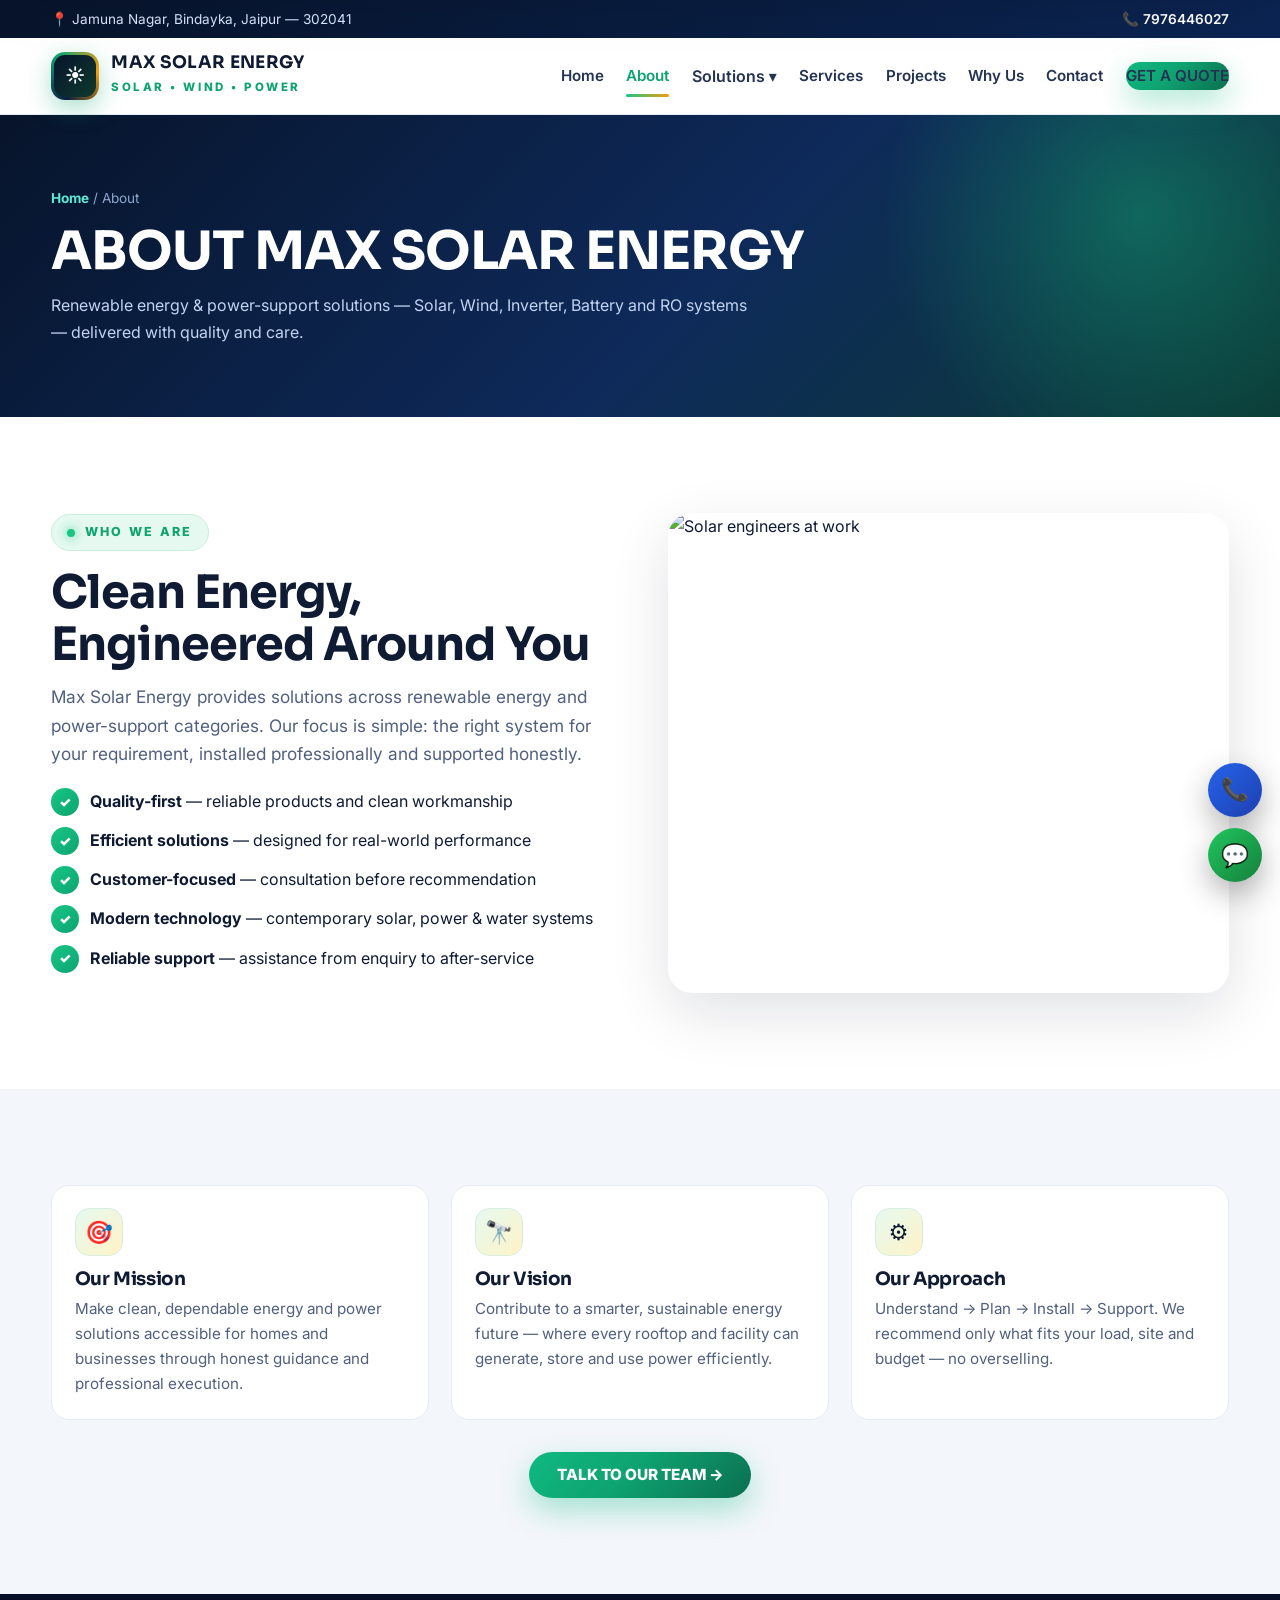
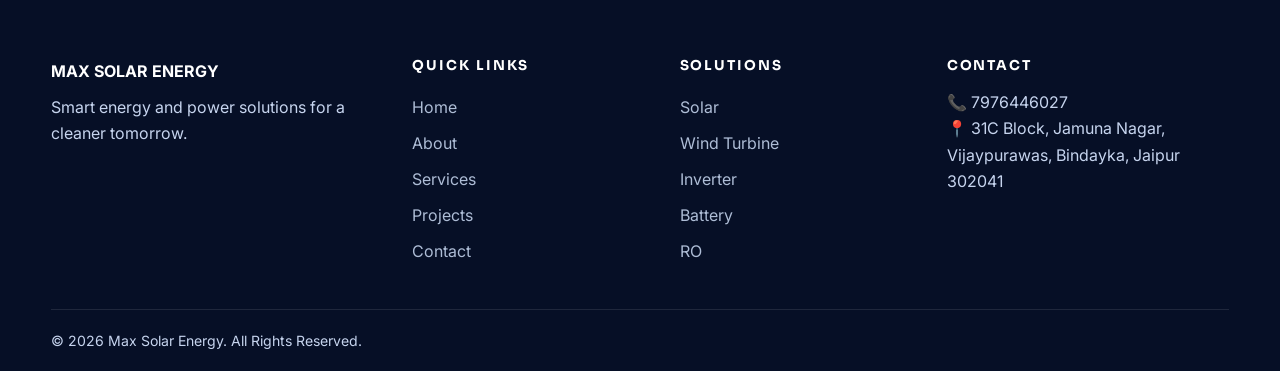
==== about.html @ b0ed8563 "Launch Max Solar Energy multipage website: solar, wind, inverter, battery, RO" ====
<!DOCTYPE html><html lang="en"><head><meta charset="UTF-8"><meta name="viewport" content="width=device-width,initial-scale=1.0">
<title>About Us | Max Solar Energy Jaipur</title><meta name="description" content="About Max Solar Energy, Jaipur — solar, wind turbine, inverter, battery & RO solutions with quality, modern technology and customer-first support.">
<meta property="og:title" content="About Max Solar Energy"><link rel="stylesheet" href="styles.css">
<link href="https://fonts.googleapis.com/css2?family=Inter:wght@400;600;700;800&family=Sora:wght@600;700;800&display=swap" rel="stylesheet"></head><body>
<div class="topbar"><div class="container"><span>📍 Jamuna Nagar, Bindayka, Jaipur — 302041</span><span>📞 <a href="tel:+917976446027">7976446027</a></span></div></div>
<header class="site"><div class="container nav"><a class="brand" href="index.html"><span class="brand-mark"><span>☀</span></span><span><b>MAX SOLAR ENERGY</b><small>SOLAR • WIND • POWER</small></span></a>
<nav class="links"><a href="index.html">Home</a><a href="about.html" class="active">About</a><span class="dropdown"><button>Solutions ▾</button><span class="dropdown-menu"><a href="solar.html"><i>🔆</i>Solar Energy</a><a href="wind.html"><i>🌬</i>Wind Turbine</a><a href="inverter.html"><i>⚡</i>Inverter Solutions</a><a href="battery.html"><i>🔋</i>Battery Solutions</a><a href="ro.html"><i>💧</i>RO Systems</a></span></span><a href="services.html">Services</a><a href="projects.html">Projects</a><a href="why-us.html">Why Us</a><a href="contact.html">Contact</a><a class="btn btn-primary btn-sm" href="contact.html">GET A QUOTE</a></nav><button class="burger" id="menuOpen">☰</button></div></header>
<div class="mobile-menu" id="mobileMenu"><div class="mm-head"><b>MAX SOLAR ENERGY</b><button class="mm-close" id="menuClose">✕</button></div><a class="mlink" href="index.html">Home</a><a class="mlink" href="about.html">About</a><a class="mlink" href="solar.html">☀ Solar</a><a class="mlink" href="wind.html">🌬 Wind</a><a class="mlink" href="inverter.html">⚡ Inverter</a><a class="mlink" href="battery.html">🔋 Battery</a><a class="mlink" href="ro.html">💧 RO</a><a class="mlink" href="services.html">Services</a><a class="mlink" href="projects.html">Projects</a><a class="mlink" href="why-us.html">Why Us</a><a class="mlink" href="contact.html">Contact</a><div class="mm-cta"><a class="btn btn-amber btn-sm" href="contact.html">GET A QUOTE</a><a class="btn btn-ghost btn-sm" href="tel:+917976446027">CALL</a></div></div>
<section class="page-hero"><div class="container"><div class="crumb"><a href="index.html">Home</a> / About</div><h1>ABOUT MAX SOLAR ENERGY</h1><p>Renewable energy & power-support solutions — Solar, Wind, Inverter, Battery and RO systems — delivered with quality and care.</p></div></section>
<section class="section"><div class="container split">
<div class="reveal"><span class="eyebrow"><span class="dot"></span> Who We Are</span><h2 class="sec-title">Clean Energy, Engineered Around You</h2><p class="sec-sub">Max Solar Energy provides solutions across renewable energy and power-support categories. Our focus is simple: the right system for your requirement, installed professionally and supported honestly.</p>
<ul class="checks"><li><span><b>Quality-first</b> — reliable products and clean workmanship</span></li><li><span><b>Efficient solutions</b> — designed for real-world performance</span></li><li><span><b>Customer-focused</b> — consultation before recommendation</span></li><li><span><b>Modern technology</b> — contemporary solar, power & water systems</span></li><li><span><b>Reliable support</b> — assistance from enquiry to after-service</span></li></ul></div>
<div class="reveal"><img class="main" src="https://images.unsplash.com/photo-1621905251189-08b45d6a269e?q=80&w=1200&auto=format&fit=crop" alt="Solar engineers at work" loading="lazy"></div>
</div></section>
<section class="section muted"><div class="container"><div class="grid g3">
<div class="card reveal"><div class="card-body"><div class="icon-badge">🎯</div><h3>Our Mission</h3><p>Make clean, dependable energy and power solutions accessible for homes and businesses through honest guidance and professional execution.</p></div></div>
<div class="card reveal"><div class="card-body"><div class="icon-badge">🔭</div><h3>Our Vision</h3><p>Contribute to a smarter, sustainable energy future — where every rooftop and facility can generate, store and use power efficiently.</p></div></div>
<div class="card reveal"><div class="card-body"><div class="icon-badge">⚙</div><h3>Our Approach</h3><p>Understand → Plan → Install → Support. We recommend only what fits your load, site and budget — no overselling.</p></div></div>
</div><div class="center" style="margin-top:2rem"><a class="btn btn-primary" href="contact.html">TALK TO OUR TEAM →</a></div></div></section>
<footer><div class="container fgrid"><div><b style="color:#fff">MAX SOLAR ENERGY</b><p style="margin-top:.6rem">Smart energy and power solutions for a cleaner tomorrow.</p></div><div><h4>QUICK LINKS</h4><a href="index.html">Home</a><a href="about.html">About</a><a href="services.html">Services</a><a href="projects.html">Projects</a><a href="contact.html">Contact</a></div><div><h4>SOLUTIONS</h4><a href="solar.html">Solar</a><a href="wind.html">Wind Turbine</a><a href="inverter.html">Inverter</a><a href="battery.html">Battery</a><a href="ro.html">RO</a></div><div><h4>CONTACT</h4><p>📞 7976446027<br>📍 31C Block, Jamuna Nagar, Vijaypurawas, Bindayka, Jaipur 302041</p></div></div><div class="fbottom container"><span>© <span id="year">2026</span> Max Solar Energy. All Rights Reserved.</span></div></footer>
<div class="float"><a class="call" href="tel:+917976446027">📞</a><a class="wa" href="https://wa.me/917976446027">💬</a></div><script src="script.js"></script></body></html>
---- styles.css ----
:root{
  --navy:#07142b; --navy2:#0b1e42; --char:#0f172a;
  --green:#16c784; --green2:#0ea371; --lime:#a3e635;
  --amber:#f59e0b; --gold:#fbbf24;
  --bg:#ffffff; --muted:#f3f6fb; --line:#e6ecf5;
  --text:#0f1b33; --sub:#51607e;
  --radius:18px; --shadow:0 20px 60px rgba(7,20,43,.12);
  --shadow-sm:0 10px 30px rgba(7,20,43,.08);
  --font:'Inter',system-ui,-apple-system,'Segoe UI',Roboto,Arial,sans-serif;
  --disp:'Sora','Inter',system-ui,sans-serif;
}
*{margin:0;padding:0;box-sizing:border-box}
html{scroll-behavior:smooth}
body{font-family:var(--font);color:var(--text);background:var(--bg);line-height:1.65;overflow-x:hidden;-webkit-font-smoothing:antialiased}
img{max-width:100%;display:block}
a{text-decoration:none;color:inherit}
.container{width:min(1200px,92%);margin:0 auto}
h1,h2,h3,h4{font-family:var(--disp);line-height:1.12;letter-spacing:-.02em}
.eyebrow{display:inline-flex;align-items:center;gap:.6rem;font-size:.78rem;font-weight:800;letter-spacing:.18em;text-transform:uppercase;color:var(--green2);background:#e6f9f0;border:1px solid #c9f0dd;padding:.45rem .95rem;border-radius:100px;margin-bottom:1rem}
.eyebrow.dark{background:rgba(22,199,132,.12);border-color:rgba(22,199,132,.25);color:#5eead4}
.eyebrow .dot{width:8px;height:8px;border-radius:50%;background:var(--green);box-shadow:0 0 12px var(--green)}
.section{padding:96px 0}
.section.muted{background:var(--muted)}
.sec-title{font-size:clamp(1.9rem,3.6vw,3rem);margin-bottom:.8rem}
.sec-sub{color:var(--sub);font-size:1.08rem;max-width:680px}
.center{text-align:center}.center .sec-sub{margin:0 auto}
/* topbar */
.topbar{background:linear-gradient(90deg,#07142b,#0b2452);color:#dbe7ff;font-size:.85rem;padding:.5rem 0}
.topbar .container{display:flex;justify-content:space-between;gap:1rem;flex-wrap:wrap}
.topbar a{color:#fff;font-weight:600}
/* header */
header.site{position:sticky;top:0;z-index:90;background:rgba(255,255,255,.86);backdrop-filter:blur(18px);-webkit-backdrop-filter:blur(18px);border-bottom:1px solid var(--line);transition:.3s}
header.site.scrolled{box-shadow:var(--shadow-sm)}
.nav{display:flex;align-items:center;justify-content:space-between;padding:.85rem 0;gap:1rem}
.brand{display:flex;align-items:center;gap:.75rem}
.brand-mark{width:48px;height:48px;border-radius:14px;background:conic-gradient(from 200deg,#0b1e42,#0ea371,#f59e0b,#0b1e42);display:grid;place-items:center;color:#fff;font-weight:900;font-size:1.2rem;position:relative;box-shadow:0 8px 24px rgba(14,163,113,.35)}
.brand-mark::after{content:"";position:absolute;inset:3px;border-radius:11px;background:linear-gradient(135deg,#07142b,#0e3a2e);z-index:0}
.brand-mark span{position:relative;z-index:1}
.brand b{font-family:var(--disp);font-size:1.08rem;letter-spacing:.02em;display:block;line-height:1.1}
.brand small{font-size:.72rem;letter-spacing:.22em;color:var(--green2);font-weight:800}
.links{display:flex;align-items:center;gap:1.4rem}
.links>a{font-weight:600;font-size:.95rem;color:#243352;position:relative;padding:.4rem 0}
.links>a:hover,.links>a.active{color:var(--green2)}
.links>a.active::after{content:"";position:absolute;left:0;right:0;bottom:-2px;height:3px;border-radius:99px;background:linear-gradient(90deg,var(--green),var(--amber))}
.dropdown{position:relative}
.dropdown>button{background:none;border:0;font:inherit;font-weight:600;color:#243352;cursor:pointer;display:flex;gap:.35rem;align-items:center;padding:.4rem 0}
.dropdown-menu{position:absolute;top:130%;left:50%;transform:translateX(-50%) translateY(8px);background:#fff;border:1px solid var(--line);border-radius:16px;box-shadow:var(--shadow);min-width:280px;padding:.6rem;opacity:0;pointer-events:none;transition:.25s}
.dropdown:hover .dropdown-menu,.dropdown:focus-within .dropdown-menu,.dropdown-menu.touch-open{opacity:1;pointer-events:auto;transform:translateX(-50%) translateY(0)}
.dropdown-menu a{display:flex;gap:.7rem;align-items:center;padding:.7rem .8rem;border-radius:12px;font-weight:600;font-size:.93rem}
.dropdown-menu a:hover{background:var(--muted)}
.dropdown-menu i{width:36px;height:36px;border-radius:10px;display:grid;place-items:center;background:#eaf6ef;font-style:normal}
.btn{display:inline-flex;align-items:center;justify-content:center;gap:.6rem;font-weight:800;border-radius:100px;padding:.95rem 1.7rem;border:0;cursor:pointer;transition:.25s;font-size:.96rem;line-height:1;white-space:nowrap}
.btn-primary{background:linear-gradient(135deg,#10b981,#0ea371 45%,#0b6e4f);color:#fff;box-shadow:0 12px 30px rgba(16,185,129,.35)}
.btn-primary:hover{transform:translateY(-2px);box-shadow:0 18px 40px rgba(16,185,129,.45)}
.btn-amber{background:linear-gradient(135deg,#fbbf24,#f59e0b);color:#231600;box-shadow:0 12px 30px rgba(245,158,11,.35)}
.btn-ghost{background:rgba(255,255,255,.12);color:#fff;border:1px solid rgba(255,255,255,.3);backdrop-filter:blur(10px)}
.btn-ghost:hover{background:rgba(255,255,255,.2)}
.btn-outline{background:#fff;border:1.5px solid var(--line);color:var(--text)}
.btn-outline:hover{border-color:var(--green);color:var(--green2)}
.btn-sm{padding:.7rem 1.25rem;font-size:.88rem}
/* hamburger */
.burger{display:none;background:#07142b;color:#fff;border:0;width:46px;height:46px;border-radius:12px;font-size:1.3rem;cursor:pointer}
/* mobile menu drops from top */
.mobile-menu{position:fixed;top:0;left:0;right:0;z-index:120;background:rgba(7,20,43,.98);backdrop-filter:blur(20px);color:#fff;border-radius:0 0 28px 28px;padding:1.1rem 5% 1.6rem;transform:translateY(-110%);transition:transform .45s cubic-bezier(.22,1,.36,1);max-height:74vh;overflow:auto;box-shadow:0 30px 80px rgba(0,0,0,.4)}
.mobile-menu.open{transform:translateY(0)}
.mobile-menu .mm-head{display:flex;justify-content:space-between;align-items:center;margin-bottom:1rem}
.mobile-menu a.mlink{display:block;padding:.85rem .9rem;border-radius:12px;font-weight:700;font-size:1.05rem;border-bottom:1px solid rgba(255,255,255,.08)}
.mobile-menu a.mlink:hover{background:rgba(255,255,255,.08)}
.mm-close{background:rgba(255,255,255,.12);border:1px solid rgba(255,255,255,.2);color:#fff;width:44px;height:44px;border-radius:12px;font-size:1.2rem;cursor:pointer}
.mm-cta{display:flex;gap:.7rem;margin-top:1rem;flex-wrap:wrap}
/* hero */
.hero{position:relative;background:radial-gradient(1000px 500px at 80% -10%,rgba(22,199,132,.25),transparent),radial-gradient(800px 500px at 10% 20%,rgba(245,158,11,.18),transparent),linear-gradient(180deg,#060f26 0%,#0b1e42 60%,#0a2a3a 100%);color:#fff;overflow:hidden}
.hero-bg{position:absolute;inset:0;opacity:.5}
.hero-bg img{width:100%;height:100%;object-fit:cover}
.hero-bg::after{content:"";position:absolute;inset:0;background:linear-gradient(90deg,rgba(6,15,38,.92) 20%,rgba(6,15,38,.72) 50%,rgba(6,15,38,.35) 100%),linear-gradient(0deg,rgba(6,15,38,.85),transparent 60%)}
.hero-inner{position:relative;z-index:2;display:grid;grid-template-columns:1.05fr .95fr;gap:3rem;align-items:center;padding:84px 0 70px}
.hero h1{font-size:clamp(2.2rem,5vw,4rem);margin:.6rem 0 1rem}
.hero h1 .grad{background:linear-gradient(90deg,#5eead4,#a3e635,#fbbf24);-webkit-background-clip:text;background-clip:text;color:transparent}
.hero p.lead{color:#cbd8f2;font-size:1.12rem;max-width:560px}
.tags{display:flex;flex-wrap:wrap;gap:.55rem;margin:1.3rem 0}
.tags span{font-size:.78rem;font-weight:800;letter-spacing:.12em;padding:.5rem .9rem;border-radius:100px;background:rgba(255,255,255,.1);border:1px solid rgba(255,255,255,.18);backdrop-filter:blur(8px)}
.hero-ctas{display:flex;gap:.8rem;flex-wrap:wrap;margin-top:1.2rem}
.hero-card{background:rgba(255,255,255,.08);border:1px solid rgba(255,255,255,.16);border-radius:22px;overflow:hidden;backdrop-filter:blur(16px);box-shadow:0 30px 80px rgba(0,0,0,.35)}
.hero-card img{height:280px;width:100%;object-fit:cover}
.hero-card-body{padding:1.3rem 1.4rem}
.hero-stats{display:flex;gap:1rem;margin-top:1rem}
.hero-stats div{flex:1;background:rgba(255,255,255,.07);border:1px solid rgba(255,255,255,.12);border-radius:14px;padding:.8rem;text-align:center}
.hero-stats b{display:block;font-size:.95rem}
.hero-stats small{color:#9fb3d8;font-size:.78rem}
.energy-lines{position:absolute;inset:0;z-index:1;opacity:.5;pointer-events:none;background-image:radial-gradient(rgba(94,234,212,.6) 1.5px,transparent 1.5px);background-size:26px 26px;mask-image:radial-gradient(600px 400px at 70% 30%,black,transparent)}
/* page hero */
.page-hero{background:linear-gradient(135deg,#07142b,#0e2a5a 55%,#0b3b36);color:#fff;padding:72px 0;position:relative;overflow:hidden}
.page-hero::before{content:"";position:absolute;width:520px;height:520px;right:-120px;top:-160px;background:radial-gradient(circle,rgba(22,199,132,.35),transparent 70%);border-radius:50%}
.page-hero h1{font-size:clamp(2rem,4.5vw,3.3rem)}
.page-hero p{color:#c3d4f2;max-width:700px;margin-top:.7rem}
.crumb{font-size:.85rem;color:#8ea6cc;margin-bottom:.8rem}.crumb a{color:#5eead4;font-weight:700}
/* cards */
.grid{display:grid;gap:1.4rem}
.g5{grid-template-columns:repeat(5,1fr)}.g4{grid-template-columns:repeat(4,1fr)}.g3{grid-template-columns:repeat(3,1fr)}.g2{grid-template-columns:repeat(2,1fr)}
.card{background:#fff;border:1px solid var(--line);border-radius:var(--radius);overflow:hidden;transition:.3s;position:relative}
.card:hover{transform:translateY(-6px);box-shadow:var(--shadow)}
.card img{height:200px;width:100%;object-fit:cover}
.card-body{padding:1.4rem}
.card-body h3{font-size:1.15rem;margin-bottom:.4rem}
.card-body p{color:var(--sub);font-size:.95rem}
.card-link{display:inline-flex;align-items:center;gap:.4rem;margin-top:.9rem;font-weight:800;color:var(--green2)}
.icon-badge{width:48px;height:48px;border-radius:14px;display:grid;place-items:center;font-size:1.4rem;background:linear-gradient(135deg,#e6f9f0,#fef3c7);border:1px solid #d8efe0;margin-bottom:.8rem}
.split{display:grid;grid-template-columns:1fr 1fr;gap:3.5rem;align-items:center}
.split img.main{border-radius:24px;box-shadow:var(--shadow);height:480px;object-fit:cover;width:100%}
.split.dark{background:linear-gradient(135deg,#07142b,#0e2a52);border-radius:28px;color:#fff;padding:2rem;overflow:hidden;position:relative}
.checks{list-style:none;margin:1.2rem 0;display:grid;gap:.7rem}
.checks li{display:flex;gap:.7rem;align-items:flex-start;color:inherit}
.checks li::before{content:"✓";flex:0 0 28px;height:28px;display:grid;place-items:center;background:linear-gradient(135deg,var(--green),var(--green2));color:#fff;border-radius:50%;font-weight:900;font-size:.85rem}
/* steps */
.steps{display:grid;grid-template-columns:repeat(4,1fr);gap:1.2rem;margin-top:2.2rem}
.step{background:#fff;border:1px solid var(--line);border-radius:20px;padding:1.7rem;position:relative;overflow:hidden;transition:.3s}
.step:hover{transform:translateY(-5px);box-shadow:var(--shadow)}
.step b.num{font-size:2.6rem;font-family:var(--disp);background:linear-gradient(135deg,var(--green),var(--amber));-webkit-background-clip:text;background-clip:text;color:transparent;opacity:.95}
/* trust */
.trust{background:linear-gradient(135deg,#07142b 0%,#0c2450 100%);color:#fff;border-radius:28px;padding:3rem;display:grid;grid-template-columns:repeat(4,1fr);gap:1.2rem;position:relative;overflow:hidden}
.trust::after{content:"";position:absolute;inset:0;background:radial-gradient(500px 300px at 20% 0%,rgba(163,230,53,.15),transparent)}
.trust div{position:relative;z-index:1;background:rgba(255,255,255,.06);border:1px solid rgba(255,255,255,.12);border-radius:16px;padding:1.3rem;text-align:center}
/* gallery */
.gal{display:grid;grid-template-columns:repeat(3,1fr);gap:1.2rem;margin-top:2rem}
.gal figure{border-radius:18px;overflow:hidden;position:relative;height:280px;border:1px solid var(--line)}
.gal img{width:100%;height:100%;object-fit:cover;transition:.5s}
.gal figure:hover img{transform:scale(1.06)}
.gal figcaption{position:absolute;left:.8rem;right:.8rem;bottom:.8rem;background:rgba(7,20,43,.78);backdrop-filter:blur(12px);color:#fff;padding:.7rem 1rem;border-radius:12px;font-weight:700;font-size:.9rem;border:1px solid rgba(255,255,255,.15)}
/* forms */
.form-card{background:#fff;border:1px solid var(--line);border-radius:22px;padding:2rem;box-shadow:var(--shadow-sm)}
label{font-weight:700;font-size:.9rem;display:block;margin:.9rem 0 .4rem}
input,select,textarea{width:100%;padding:.9rem 1rem;border:1.5px solid var(--line);border-radius:12px;font:inherit;background:#fbfcff}
input:focus,select:focus,textarea:focus{outline:none;border-color:var(--green);box-shadow:0 0 0 4px rgba(22,199,132,.15)}
.contact-grid{display:grid;grid-template-columns:1fr 1.1fr;gap:2rem;align-items:start}
.info-card{background:linear-gradient(135deg,#07142b,#123063);color:#fff;border-radius:22px;padding:2rem}
.info-card a{color:#5eead4;font-weight:800}
/* footer */
footer{background:#060f26;color:#c6d4ee;padding:64px 0 0;margin-top:0}
.fgrid{display:grid;grid-template-columns:1.4fr 1fr 1fr 1.2fr;gap:2rem;padding-bottom:2.5rem}
footer h4{color:#fff;letter-spacing:.14em;font-size:.85rem;margin-bottom:1rem}
footer a{display:block;padding:.3rem 0;color:#aebdD6;color:#aebdD6}
footer a:hover{color:#5eead4}
.fbottom{border-top:1px solid rgba(255,255,255,.1);padding:1.2rem 0;display:flex;justify-content:space-between;gap:1rem;flex-wrap:wrap;font-size:.88rem}
/* floating */
.float{position:fixed;right:18px;bottom:18px;z-index:80;display:flex;flex-direction:column;gap:.7rem}
.float a{width:54px;height:54px;border-radius:50%;display:grid;place-items:center;font-size:1.4rem;color:#fff;box-shadow:0 12px 30px rgba(0,0,0,.3);transition:.25s}
.float a:hover{transform:scale(1.08)}
.float .call{background:linear-gradient(135deg,#2563eb,#1e40af)}
.float .wa{background:linear-gradient(135deg,#22c55e,#15803d)}
/* reveal */
.reveal{opacity:0;transform:translateY(28px);transition:opacity .7s ease,transform .7s ease}
.reveal.visible{opacity:1;transform:none}
@media(max-width:1220px){
  .links{gap:.85rem}
  .links>a{font-size:.87rem}
  .brand b{font-size:.98rem}
}
@media(max-width:1100px){
  .hero-inner{grid-template-columns:1fr;padding:56px 0}
  .g5{grid-template-columns:repeat(3,1fr)}.g4,.g3{grid-template-columns:repeat(2,1fr)}
  .split{grid-template-columns:1fr;gap:1.6rem}
  .steps{grid-template-columns:repeat(2,1fr)}
  .trust{grid-template-columns:repeat(2,1fr)}
  .links{display:none}.burger{display:block}
  .gal{grid-template-columns:repeat(2,1fr)}
  .fgrid{grid-template-columns:1fr 1fr}
  .contact-grid{grid-template-columns:1fr}
  .section{padding:64px 0}
}
@media(max-width:620px){
  .g5,.g4,.g3,.g2,.steps,.gal{grid-template-columns:1fr}
  .trust{grid-template-columns:1fr;padding:1.6rem}
  .fgrid{grid-template-columns:1fr}
  .topbar{display:none}
  .hero-stats{flex-direction:column}
  .split img.main{height:300px}
}
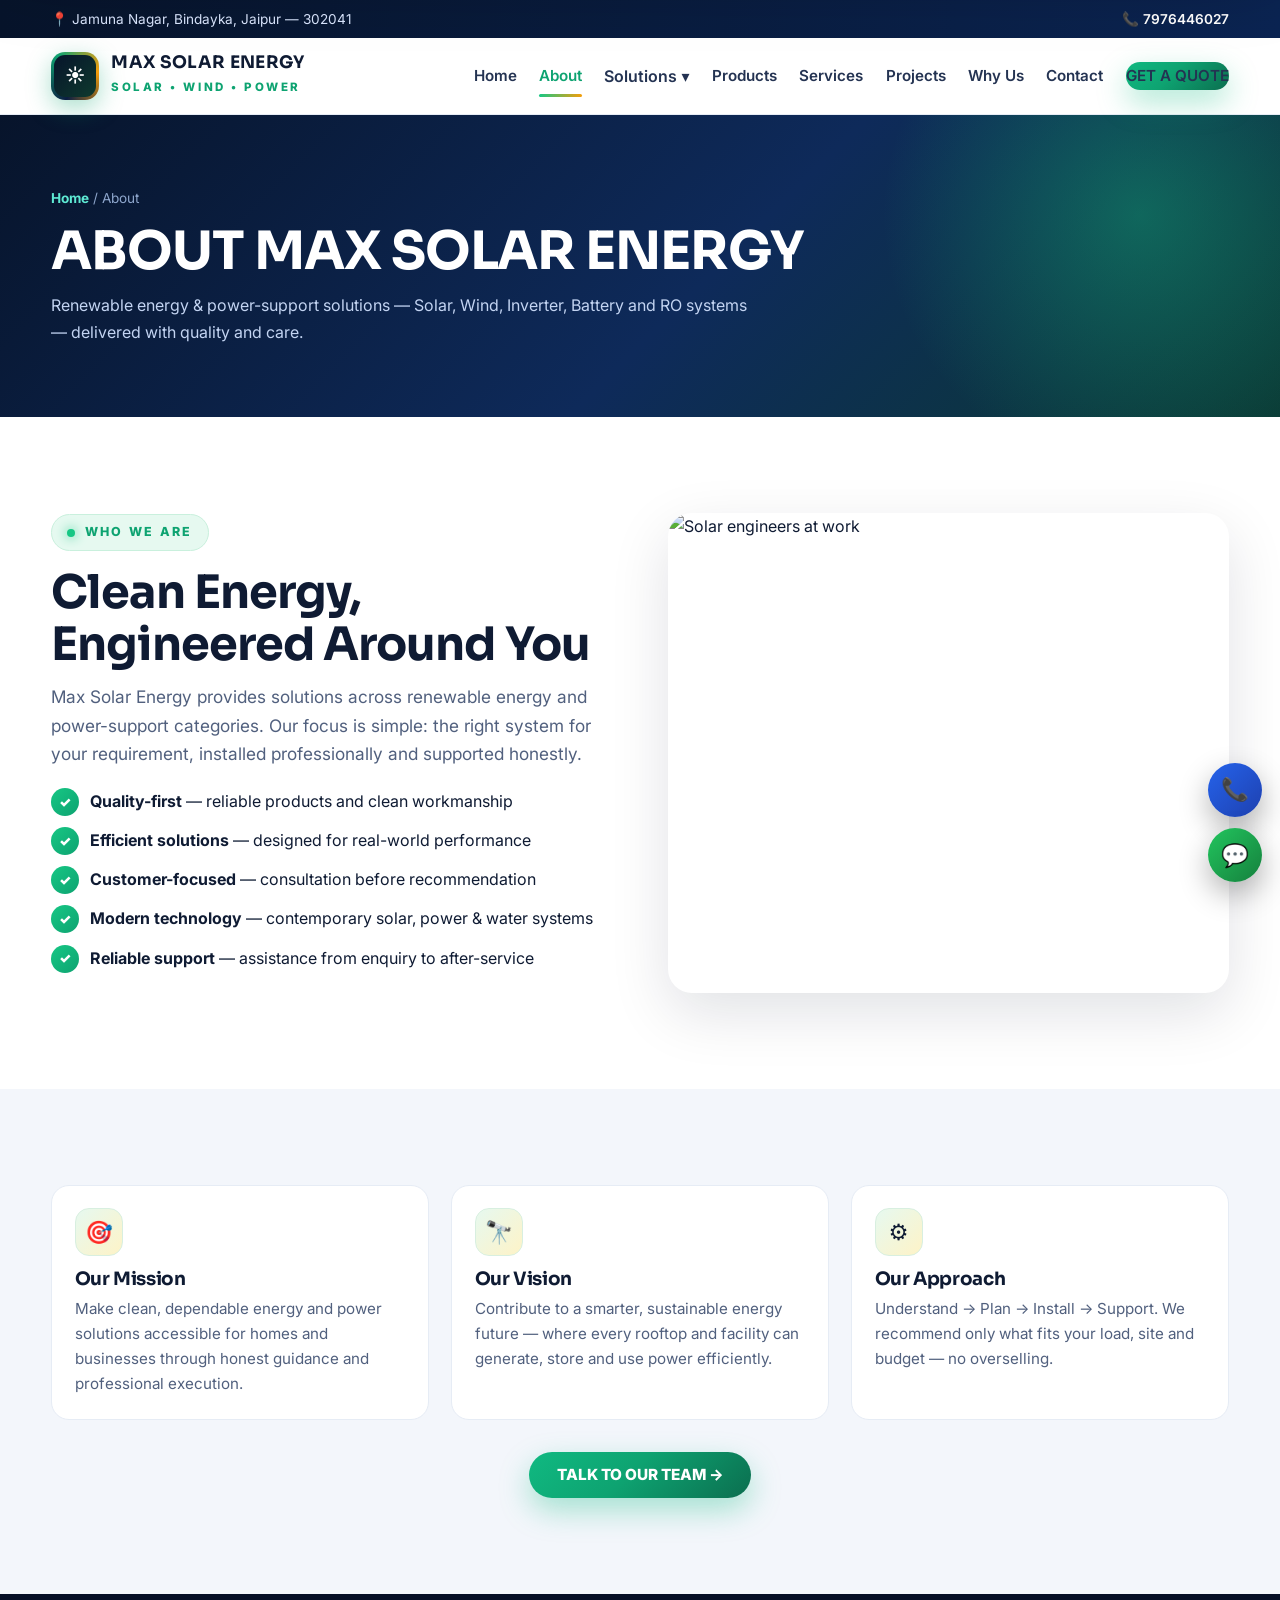
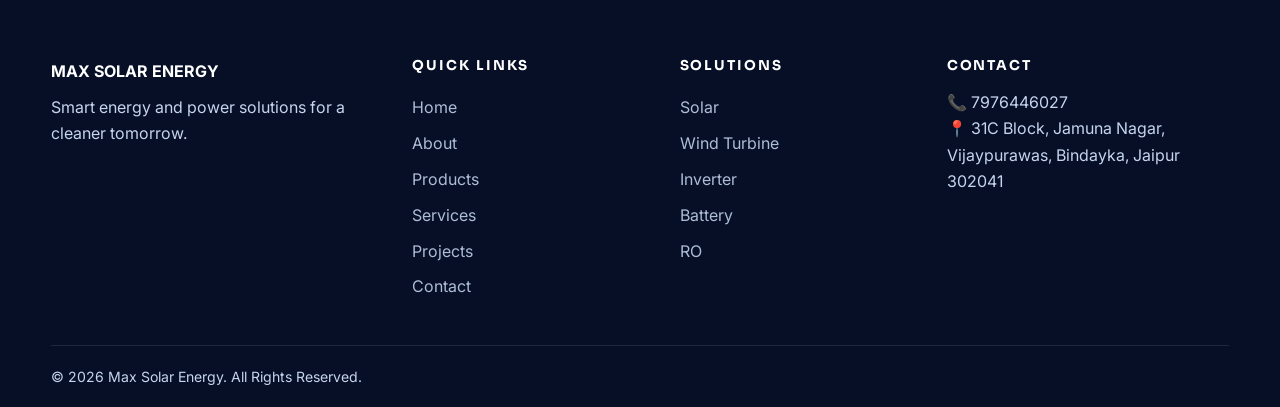
==== commit 7b07b79a: "Add products page, 31 product photos, WhatsApp order buttons and UPI payment QR" ====
--- a/about.html
+++ b/about.html
@@ -4,8 +4,8 @@
 <link href="https://fonts.googleapis.com/css2?family=Inter:wght@400;600;700;800&family=Sora:wght@600;700;800&display=swap" rel="stylesheet"></head><body>
 <div class="topbar"><div class="container"><span>📍 Jamuna Nagar, Bindayka, Jaipur — 302041</span><span>📞 <a href="tel:+917976446027">7976446027</a></span></div></div>
 <header class="site"><div class="container nav"><a class="brand" href="index.html"><span class="brand-mark"><span>☀</span></span><span><b>MAX SOLAR ENERGY</b><small>SOLAR • WIND • POWER</small></span></a>
-<nav class="links"><a href="index.html">Home</a><a href="about.html" class="active">About</a><span class="dropdown"><button>Solutions ▾</button><span class="dropdown-menu"><a href="solar.html"><i>🔆</i>Solar Energy</a><a href="wind.html"><i>🌬</i>Wind Turbine</a><a href="inverter.html"><i>⚡</i>Inverter Solutions</a><a href="battery.html"><i>🔋</i>Battery Solutions</a><a href="ro.html"><i>💧</i>RO Systems</a></span></span><a href="services.html">Services</a><a href="projects.html">Projects</a><a href="why-us.html">Why Us</a><a href="contact.html">Contact</a><a class="btn btn-primary btn-sm" href="contact.html">GET A QUOTE</a></nav><button class="burger" id="menuOpen">☰</button></div></header>
-<div class="mobile-menu" id="mobileMenu"><div class="mm-head"><b>MAX SOLAR ENERGY</b><button class="mm-close" id="menuClose">✕</button></div><a class="mlink" href="index.html">Home</a><a class="mlink" href="about.html">About</a><a class="mlink" href="solar.html">☀ Solar</a><a class="mlink" href="wind.html">🌬 Wind</a><a class="mlink" href="inverter.html">⚡ Inverter</a><a class="mlink" href="battery.html">🔋 Battery</a><a class="mlink" href="ro.html">💧 RO</a><a class="mlink" href="services.html">Services</a><a class="mlink" href="projects.html">Projects</a><a class="mlink" href="why-us.html">Why Us</a><a class="mlink" href="contact.html">Contact</a><div class="mm-cta"><a class="btn btn-amber btn-sm" href="contact.html">GET A QUOTE</a><a class="btn btn-ghost btn-sm" href="tel:+917976446027">CALL</a></div></div>
+<nav class="links"><a href="index.html">Home</a><a href="about.html" class="active">About</a><span class="dropdown"><button>Solutions ▾</button><span class="dropdown-menu"><a href="solar.html"><i>🔆</i>Solar Energy</a><a href="wind.html"><i>🌬</i>Wind Turbine</a><a href="inverter.html"><i>⚡</i>Inverter Solutions</a><a href="battery.html"><i>🔋</i>Battery Solutions</a><a href="ro.html"><i>💧</i>RO Systems</a></span></span><a href="products.html">Products</a><a href="services.html">Services</a><a href="projects.html">Projects</a><a href="why-us.html">Why Us</a><a href="contact.html">Contact</a><a class="btn btn-primary btn-sm" href="contact.html">GET A QUOTE</a></nav><button class="burger" id="menuOpen">☰</button></div></header>
+<div class="mobile-menu" id="mobileMenu"><div class="mm-head"><b>MAX SOLAR ENERGY</b><button class="mm-close" id="menuClose">✕</button></div><a class="mlink" href="index.html">Home</a><a class="mlink" href="about.html">About</a><a class="mlink" href="solar.html">☀ Solar</a><a class="mlink" href="wind.html">🌬 Wind</a><a class="mlink" href="inverter.html">⚡ Inverter</a><a class="mlink" href="battery.html">🔋 Battery</a><a class="mlink" href="ro.html">💧 RO</a><a class="mlink" href="products.html">🛒 Products</a><a class="mlink" href="services.html">Services</a><a class="mlink" href="projects.html">Projects</a><a class="mlink" href="why-us.html">Why Us</a><a class="mlink" href="contact.html">Contact</a><div class="mm-cta"><a class="btn btn-amber btn-sm" href="contact.html">GET A QUOTE</a><a class="btn btn-ghost btn-sm" href="tel:+917976446027">CALL</a></div></div>
 <section class="page-hero"><div class="container"><div class="crumb"><a href="index.html">Home</a> / About</div><h1>ABOUT MAX SOLAR ENERGY</h1><p>Renewable energy & power-support solutions — Solar, Wind, Inverter, Battery and RO systems — delivered with quality and care.</p></div></section>
 <section class="section"><div class="container split">
 <div class="reveal"><span class="eyebrow"><span class="dot"></span> Who We Are</span><h2 class="sec-title">Clean Energy, Engineered Around You</h2><p class="sec-sub">Max Solar Energy provides solutions across renewable energy and power-support categories. Our focus is simple: the right system for your requirement, installed professionally and supported honestly.</p>
@@ -17,5 +17,5 @@
 <div class="card reveal"><div class="card-body"><div class="icon-badge">🔭</div><h3>Our Vision</h3><p>Contribute to a smarter, sustainable energy future — where every rooftop and facility can generate, store and use power efficiently.</p></div></div>
 <div class="card reveal"><div class="card-body"><div class="icon-badge">⚙</div><h3>Our Approach</h3><p>Understand → Plan → Install → Support. We recommend only what fits your load, site and budget — no overselling.</p></div></div>
 </div><div class="center" style="margin-top:2rem"><a class="btn btn-primary" href="contact.html">TALK TO OUR TEAM →</a></div></div></section>
-<footer><div class="container fgrid"><div><b style="color:#fff">MAX SOLAR ENERGY</b><p style="margin-top:.6rem">Smart energy and power solutions for a cleaner tomorrow.</p></div><div><h4>QUICK LINKS</h4><a href="index.html">Home</a><a href="about.html">About</a><a href="services.html">Services</a><a href="projects.html">Projects</a><a href="contact.html">Contact</a></div><div><h4>SOLUTIONS</h4><a href="solar.html">Solar</a><a href="wind.html">Wind Turbine</a><a href="inverter.html">Inverter</a><a href="battery.html">Battery</a><a href="ro.html">RO</a></div><div><h4>CONTACT</h4><p>📞 7976446027<br>📍 31C Block, Jamuna Nagar, Vijaypurawas, Bindayka, Jaipur 302041</p></div></div><div class="fbottom container"><span>© <span id="year">2026</span> Max Solar Energy. All Rights Reserved.</span></div></footer>
+<footer><div class="container fgrid"><div><b style="color:#fff">MAX SOLAR ENERGY</b><p style="margin-top:.6rem">Smart energy and power solutions for a cleaner tomorrow.</p></div><div><h4>QUICK LINKS</h4><a href="index.html">Home</a><a href="about.html">About</a><a href="products.html">Products</a><a href="services.html">Services</a><a href="projects.html">Projects</a><a href="contact.html">Contact</a></div><div><h4>SOLUTIONS</h4><a href="solar.html">Solar</a><a href="wind.html">Wind Turbine</a><a href="inverter.html">Inverter</a><a href="battery.html">Battery</a><a href="ro.html">RO</a></div><div><h4>CONTACT</h4><p>📞 7976446027<br>📍 31C Block, Jamuna Nagar, Vijaypurawas, Bindayka, Jaipur 302041</p></div></div><div class="fbottom container"><span>© <span id="year">2026</span> Max Solar Energy. All Rights Reserved.</span></div></footer>
 <div class="float"><a class="call" href="tel:+917976446027">📞</a><a class="wa" href="https://wa.me/917976446027">💬</a></div><script src="script.js"></script></body></html>
--- a/styles.css
+++ b/styles.css
@@ -175,3 +175,36 @@
   .hero-stats{flex-direction:column}
   .split img.main{height:300px}
 }
+/* ---- Real product photos: never crop, full image visible ---- */
+.prod-grid{display:grid;grid-template-columns:repeat(3,1fr);gap:1.4rem;margin-top:2rem}
+.prod-card{background:#fff;border:1px solid var(--line);border-radius:var(--radius);overflow:hidden;transition:.3s;display:flex;flex-direction:column}
+.prod-card:hover{transform:translateY(-6px);box-shadow:var(--shadow)}
+.prod-card .pimg{background:#fff;display:grid;place-items:center;padding:1rem;min-height:300px}
+.prod-card .pimg img{width:100%;height:300px;object-fit:contain;object-position:center;background:#fff}
+.prod-card .pimg.tall img{height:380px}
+.prod-card .card-body{padding:1.3rem 1.4rem;border-top:1px solid var(--line);flex:1}
+.prod-card .card-body h3{font-size:1.08rem;margin-bottom:.35rem}
+.prod-card .card-body p{color:var(--sub);font-size:.92rem}
+.prod-card .ptag{display:inline-block;font-size:.72rem;font-weight:800;letter-spacing:.1em;text-transform:uppercase;color:var(--green2);background:#e6f9f0;border:1px solid #c9f0dd;padding:.3rem .7rem;border-radius:100px;margin-bottom:.6rem}
+.prod-note{background:#fffbeb;border:1px solid #fde68a;color:#92400e;border-radius:14px;padding:1rem 1.2rem;margin-top:1.5rem;font-size:.93rem}
+.gal figure.real{height:320px;background:#fff}
+.gal figure.real img{object-fit:contain;background:#fff;padding:.5rem}
+@media(max-width:1100px){.prod-grid{grid-template-columns:repeat(2,1fr)}}
+@media(max-width:620px){.prod-grid{grid-template-columns:1fr}.prod-card .pimg img{height:260px}}
+/* ---- Products page category pills ---- */
+.pcats{display:flex;gap:.6rem;flex-wrap:wrap;margin-top:1.4rem}
+.pcats a{font-size:.82rem;font-weight:800;padding:.6rem 1.1rem;border-radius:100px;background:rgba(255,255,255,.1);border:1px solid rgba(255,255,255,.25);color:#fff;transition:.25s}
+.pcats a:hover{background:#f59e0b;border-color:#f59e0b;color:#231600}
+/* ---- Order Now button under products ---- */
+.prod-card .order-btn{margin-top:.8rem;width:100%;padding:.8rem 1rem}
+.prod-card .card-link + .order-btn{margin-top:.6rem}
+/* ---- Payment QR section ---- */
+.pay-grid{display:grid;grid-template-columns:340px 1fr;gap:2.5rem;align-items:center;background:#fff;border:1px solid var(--line);border-radius:24px;padding:2.2rem;box-shadow:var(--shadow-sm);margin-top:2rem}
+.pay-qr{background:#fff;border:2px solid var(--line);border-radius:18px;padding:.8rem;text-align:center}
+.pay-qr img{width:100%;height:auto;object-fit:contain;border-radius:10px}
+.pay-steps{list-style:none;margin:1.1rem 0;display:grid;gap:.7rem}
+.pay-steps li{display:flex;gap:.7rem;align-items:flex-start}
+.pay-steps li b.step-n{flex:0 0 30px;height:30px;display:grid;place-items:center;background:linear-gradient(135deg,var(--green),var(--amber));color:#fff;border-radius:50%;font-size:.9rem}
+.upi-pill{display:inline-flex;align-items:center;gap:.6rem;background:var(--muted);border:1.5px dashed var(--green2);border-radius:12px;padding:.7rem 1rem;font-weight:800;margin-top:.6rem;flex-wrap:wrap}
+.upi-pill button{background:#07142b;color:#fff;border:0;border-radius:8px;padding:.45rem .9rem;font-weight:800;font-size:.8rem;cursor:pointer}
+@media(max-width:760px){.pay-grid{grid-template-columns:1fr;padding:1.5rem}}
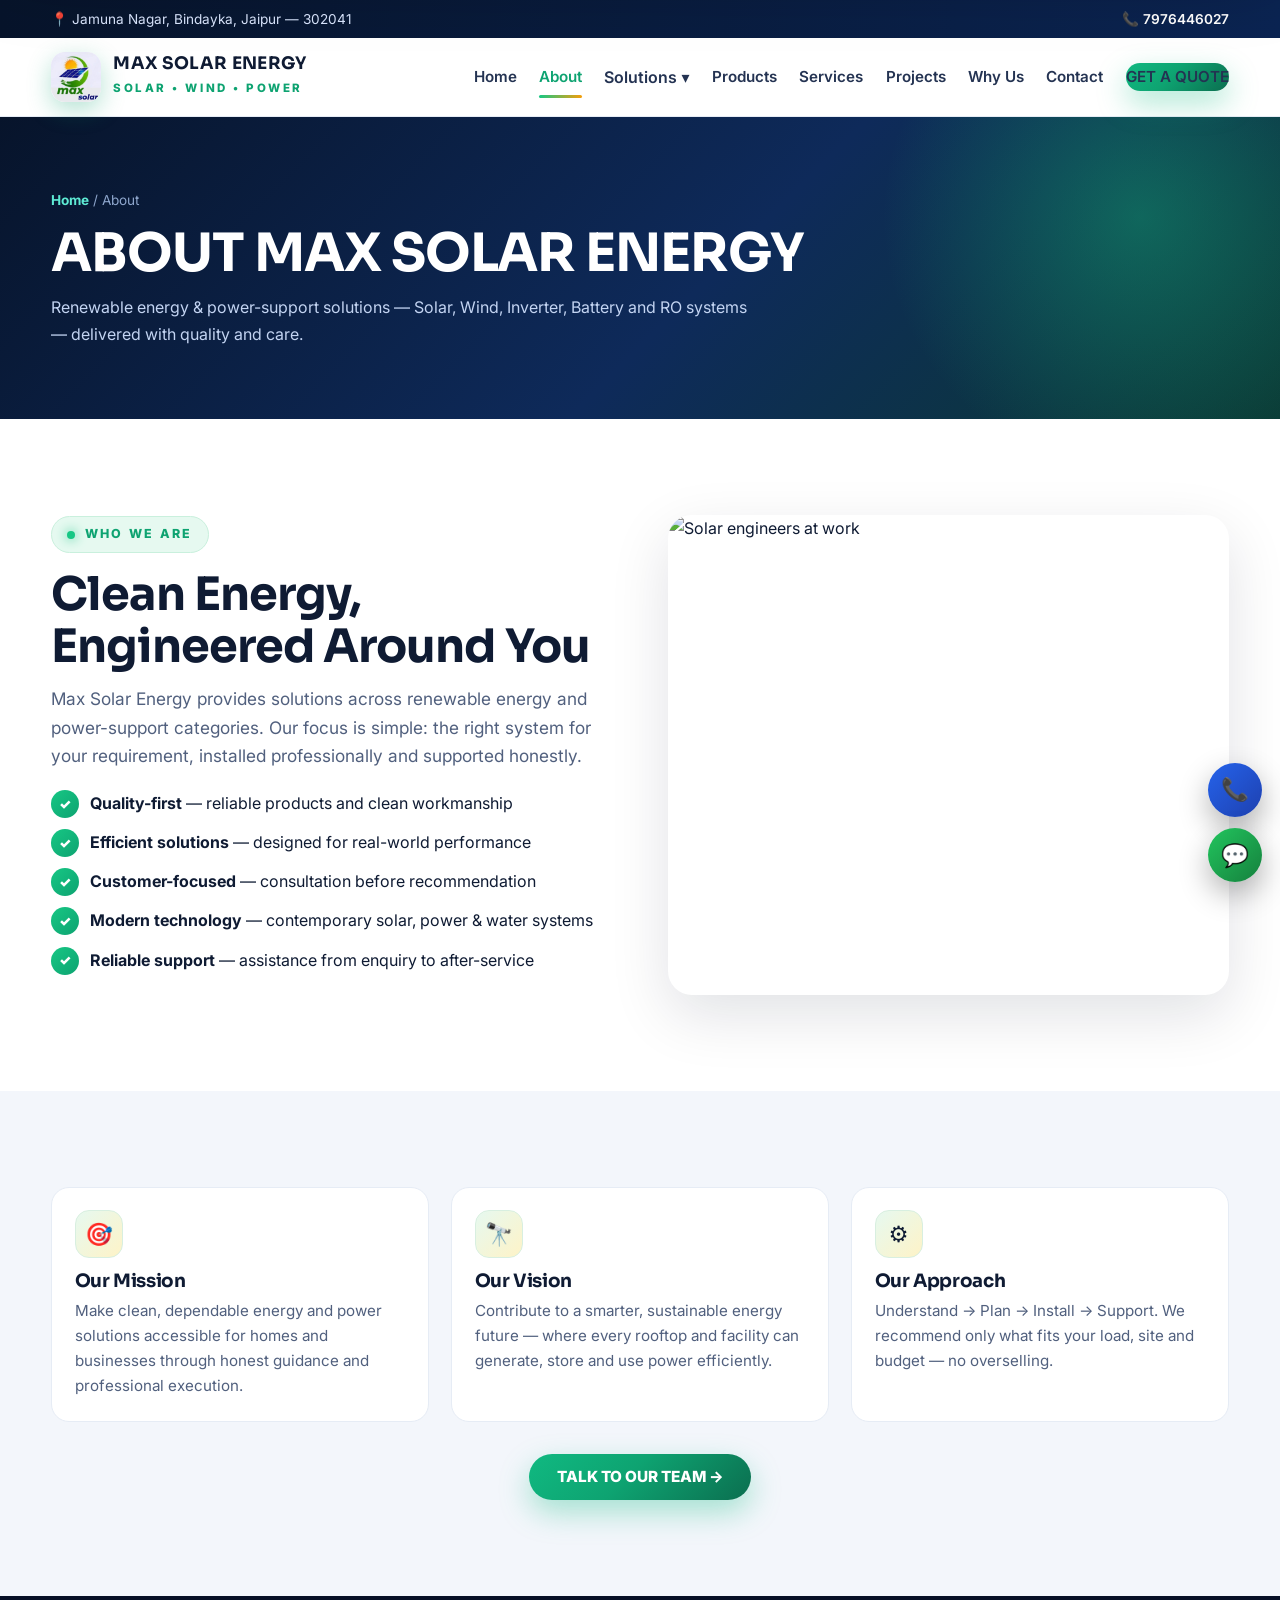
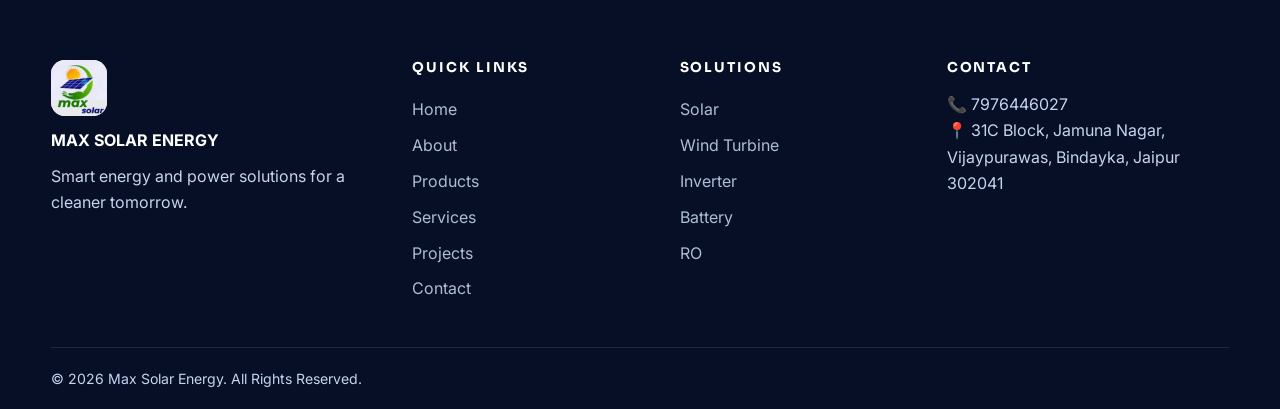
==== commit d85c831c: "Add brand logo to header, menu, footer and favicon; fix product pill scrolling" ====
--- a/about.html
+++ b/about.html
@@ -1,11 +1,11 @@
 <!DOCTYPE html><html lang="en"><head><meta charset="UTF-8"><meta name="viewport" content="width=device-width,initial-scale=1.0">
 <title>About Us | Max Solar Energy Jaipur</title><meta name="description" content="About Max Solar Energy, Jaipur — solar, wind turbine, inverter, battery & RO solutions with quality, modern technology and customer-first support.">
-<meta property="og:title" content="About Max Solar Energy"><link rel="stylesheet" href="styles.css">
+<meta property="og:title" content="About Max Solar Energy"><link rel="stylesheet" href="styles.css"><link rel="icon" type="image/jpeg" href="images/logo.jpeg">
 <link href="https://fonts.googleapis.com/css2?family=Inter:wght@400;600;700;800&family=Sora:wght@600;700;800&display=swap" rel="stylesheet"></head><body>
 <div class="topbar"><div class="container"><span>📍 Jamuna Nagar, Bindayka, Jaipur — 302041</span><span>📞 <a href="tel:+917976446027">7976446027</a></span></div></div>
-<header class="site"><div class="container nav"><a class="brand" href="index.html"><span class="brand-mark"><span>☀</span></span><span><b>MAX SOLAR ENERGY</b><small>SOLAR • WIND • POWER</small></span></a>
+<header class="site"><div class="container nav"><a class="brand" href="index.html"><img class="brand-logo" src="images/logo.jpeg" alt="Max Solar Energy logo" width="50" height="50"><span><b>MAX SOLAR ENERGY</b><small>SOLAR • WIND • POWER</small></span></a>
 <nav class="links"><a href="index.html">Home</a><a href="about.html" class="active">About</a><span class="dropdown"><button>Solutions ▾</button><span class="dropdown-menu"><a href="solar.html"><i>🔆</i>Solar Energy</a><a href="wind.html"><i>🌬</i>Wind Turbine</a><a href="inverter.html"><i>⚡</i>Inverter Solutions</a><a href="battery.html"><i>🔋</i>Battery Solutions</a><a href="ro.html"><i>💧</i>RO Systems</a></span></span><a href="products.html">Products</a><a href="services.html">Services</a><a href="projects.html">Projects</a><a href="why-us.html">Why Us</a><a href="contact.html">Contact</a><a class="btn btn-primary btn-sm" href="contact.html">GET A QUOTE</a></nav><button class="burger" id="menuOpen">☰</button></div></header>
-<div class="mobile-menu" id="mobileMenu"><div class="mm-head"><b>MAX SOLAR ENERGY</b><button class="mm-close" id="menuClose">✕</button></div><a class="mlink" href="index.html">Home</a><a class="mlink" href="about.html">About</a><a class="mlink" href="solar.html">☀ Solar</a><a class="mlink" href="wind.html">🌬 Wind</a><a class="mlink" href="inverter.html">⚡ Inverter</a><a class="mlink" href="battery.html">🔋 Battery</a><a class="mlink" href="ro.html">💧 RO</a><a class="mlink" href="products.html">🛒 Products</a><a class="mlink" href="services.html">Services</a><a class="mlink" href="projects.html">Projects</a><a class="mlink" href="why-us.html">Why Us</a><a class="mlink" href="contact.html">Contact</a><div class="mm-cta"><a class="btn btn-amber btn-sm" href="contact.html">GET A QUOTE</a><a class="btn btn-ghost btn-sm" href="tel:+917976446027">CALL</a></div></div>
+<div class="mobile-menu" id="mobileMenu"><div class="mm-head"><span class="mm-brand"><img class="mm-logo" src="images/logo.jpeg" alt="Max Solar Energy logo" width="38" height="38"><b>MAX SOLAR ENERGY</b></span><button class="mm-close" id="menuClose">✕</button></div><a class="mlink" href="index.html">Home</a><a class="mlink" href="about.html">About</a><a class="mlink" href="solar.html">☀ Solar</a><a class="mlink" href="wind.html">🌬 Wind</a><a class="mlink" href="inverter.html">⚡ Inverter</a><a class="mlink" href="battery.html">🔋 Battery</a><a class="mlink" href="ro.html">💧 RO</a><a class="mlink" href="products.html">🛒 Products</a><a class="mlink" href="services.html">Services</a><a class="mlink" href="projects.html">Projects</a><a class="mlink" href="why-us.html">Why Us</a><a class="mlink" href="contact.html">Contact</a><div class="mm-cta"><a class="btn btn-amber btn-sm" href="contact.html">GET A QUOTE</a><a class="btn btn-ghost btn-sm" href="tel:+917976446027">CALL</a></div></div>
 <section class="page-hero"><div class="container"><div class="crumb"><a href="index.html">Home</a> / About</div><h1>ABOUT MAX SOLAR ENERGY</h1><p>Renewable energy & power-support solutions — Solar, Wind, Inverter, Battery and RO systems — delivered with quality and care.</p></div></section>
 <section class="section"><div class="container split">
 <div class="reveal"><span class="eyebrow"><span class="dot"></span> Who We Are</span><h2 class="sec-title">Clean Energy, Engineered Around You</h2><p class="sec-sub">Max Solar Energy provides solutions across renewable energy and power-support categories. Our focus is simple: the right system for your requirement, installed professionally and supported honestly.</p>
@@ -17,5 +17,5 @@
 <div class="card reveal"><div class="card-body"><div class="icon-badge">🔭</div><h3>Our Vision</h3><p>Contribute to a smarter, sustainable energy future — where every rooftop and facility can generate, store and use power efficiently.</p></div></div>
 <div class="card reveal"><div class="card-body"><div class="icon-badge">⚙</div><h3>Our Approach</h3><p>Understand → Plan → Install → Support. We recommend only what fits your load, site and budget — no overselling.</p></div></div>
 </div><div class="center" style="margin-top:2rem"><a class="btn btn-primary" href="contact.html">TALK TO OUR TEAM →</a></div></div></section>
-<footer><div class="container fgrid"><div><b style="color:#fff">MAX SOLAR ENERGY</b><p style="margin-top:.6rem">Smart energy and power solutions for a cleaner tomorrow.</p></div><div><h4>QUICK LINKS</h4><a href="index.html">Home</a><a href="about.html">About</a><a href="products.html">Products</a><a href="services.html">Services</a><a href="projects.html">Projects</a><a href="contact.html">Contact</a></div><div><h4>SOLUTIONS</h4><a href="solar.html">Solar</a><a href="wind.html">Wind Turbine</a><a href="inverter.html">Inverter</a><a href="battery.html">Battery</a><a href="ro.html">RO</a></div><div><h4>CONTACT</h4><p>📞 7976446027<br>📍 31C Block, Jamuna Nagar, Vijaypurawas, Bindayka, Jaipur 302041</p></div></div><div class="fbottom container"><span>© <span id="year">2026</span> Max Solar Energy. All Rights Reserved.</span></div></footer>
+<footer><div class="container fgrid"><div><img class="foot-logo" src="images/logo.jpeg" alt="Max Solar Energy logo" width="56" height="56" loading="lazy"><b style="color:#fff">MAX SOLAR ENERGY</b><p style="margin-top:.6rem">Smart energy and power solutions for a cleaner tomorrow.</p></div><div><h4>QUICK LINKS</h4><a href="index.html">Home</a><a href="about.html">About</a><a href="products.html">Products</a><a href="services.html">Services</a><a href="projects.html">Projects</a><a href="contact.html">Contact</a></div><div><h4>SOLUTIONS</h4><a href="solar.html">Solar</a><a href="wind.html">Wind Turbine</a><a href="inverter.html">Inverter</a><a href="battery.html">Battery</a><a href="ro.html">RO</a></div><div><h4>CONTACT</h4><p>📞 7976446027<br>📍 31C Block, Jamuna Nagar, Vijaypurawas, Bindayka, Jaipur 302041</p></div></div><div class="fbottom container"><span>© <span id="year">2026</span> Max Solar Energy. All Rights Reserved.</span></div></footer>
 <div class="float"><a class="call" href="tel:+917976446027">📞</a><a class="wa" href="https://wa.me/917976446027">💬</a></div><script src="script.js"></script></body></html>
--- a/styles.css
+++ b/styles.css
@@ -195,9 +195,22 @@
 .pcats{display:flex;gap:.6rem;flex-wrap:wrap;margin-top:1.4rem}
 .pcats a{font-size:.82rem;font-weight:800;padding:.6rem 1.1rem;border-radius:100px;background:rgba(255,255,255,.1);border:1px solid rgba(255,255,255,.25);color:#fff;transition:.25s}
 .pcats a:hover{background:#f59e0b;border-color:#f59e0b;color:#231600}
+.pcats a:active{transform:scale(.96)}
+/* ---- Brand logo: header, mobile menu, footer ---- */
+.brand-logo{width:50px;height:50px;object-fit:contain;border-radius:14px;background:#fff;box-shadow:0 8px 24px rgba(14,163,113,.3);flex:0 0 auto}
+.mm-brand{display:flex;align-items:center;gap:.6rem}
+.mm-logo{width:38px;height:38px;object-fit:contain;border-radius:10px;background:#fff;flex:0 0 auto}
+.foot-logo{width:56px;height:56px;object-fit:contain;border-radius:14px;background:#fff;display:block;margin-bottom:.7rem}
+@media(max-width:620px){
+  .brand-logo{width:44px;height:44px;border-radius:12px}
+  .brand b{font-size:.95rem}
+  .brand small{font-size:.64rem;letter-spacing:.16em}
+}
 /* ---- Order Now button under products ---- */
 .prod-card .order-btn{margin-top:.8rem;width:100%;padding:.8rem 1rem}
 .prod-card .card-link + .order-btn{margin-top:.6rem}
+/* ---- Anchor sections: never hide under sticky header ---- */
+section[id]{scroll-margin-top:86px}
 /* ---- Payment QR section ---- */
 .pay-grid{display:grid;grid-template-columns:340px 1fr;gap:2.5rem;align-items:center;background:#fff;border:1px solid var(--line);border-radius:24px;padding:2.2rem;box-shadow:var(--shadow-sm);margin-top:2rem}
 .pay-qr{background:#fff;border:2px solid var(--line);border-radius:18px;padding:.8rem;text-align:center}
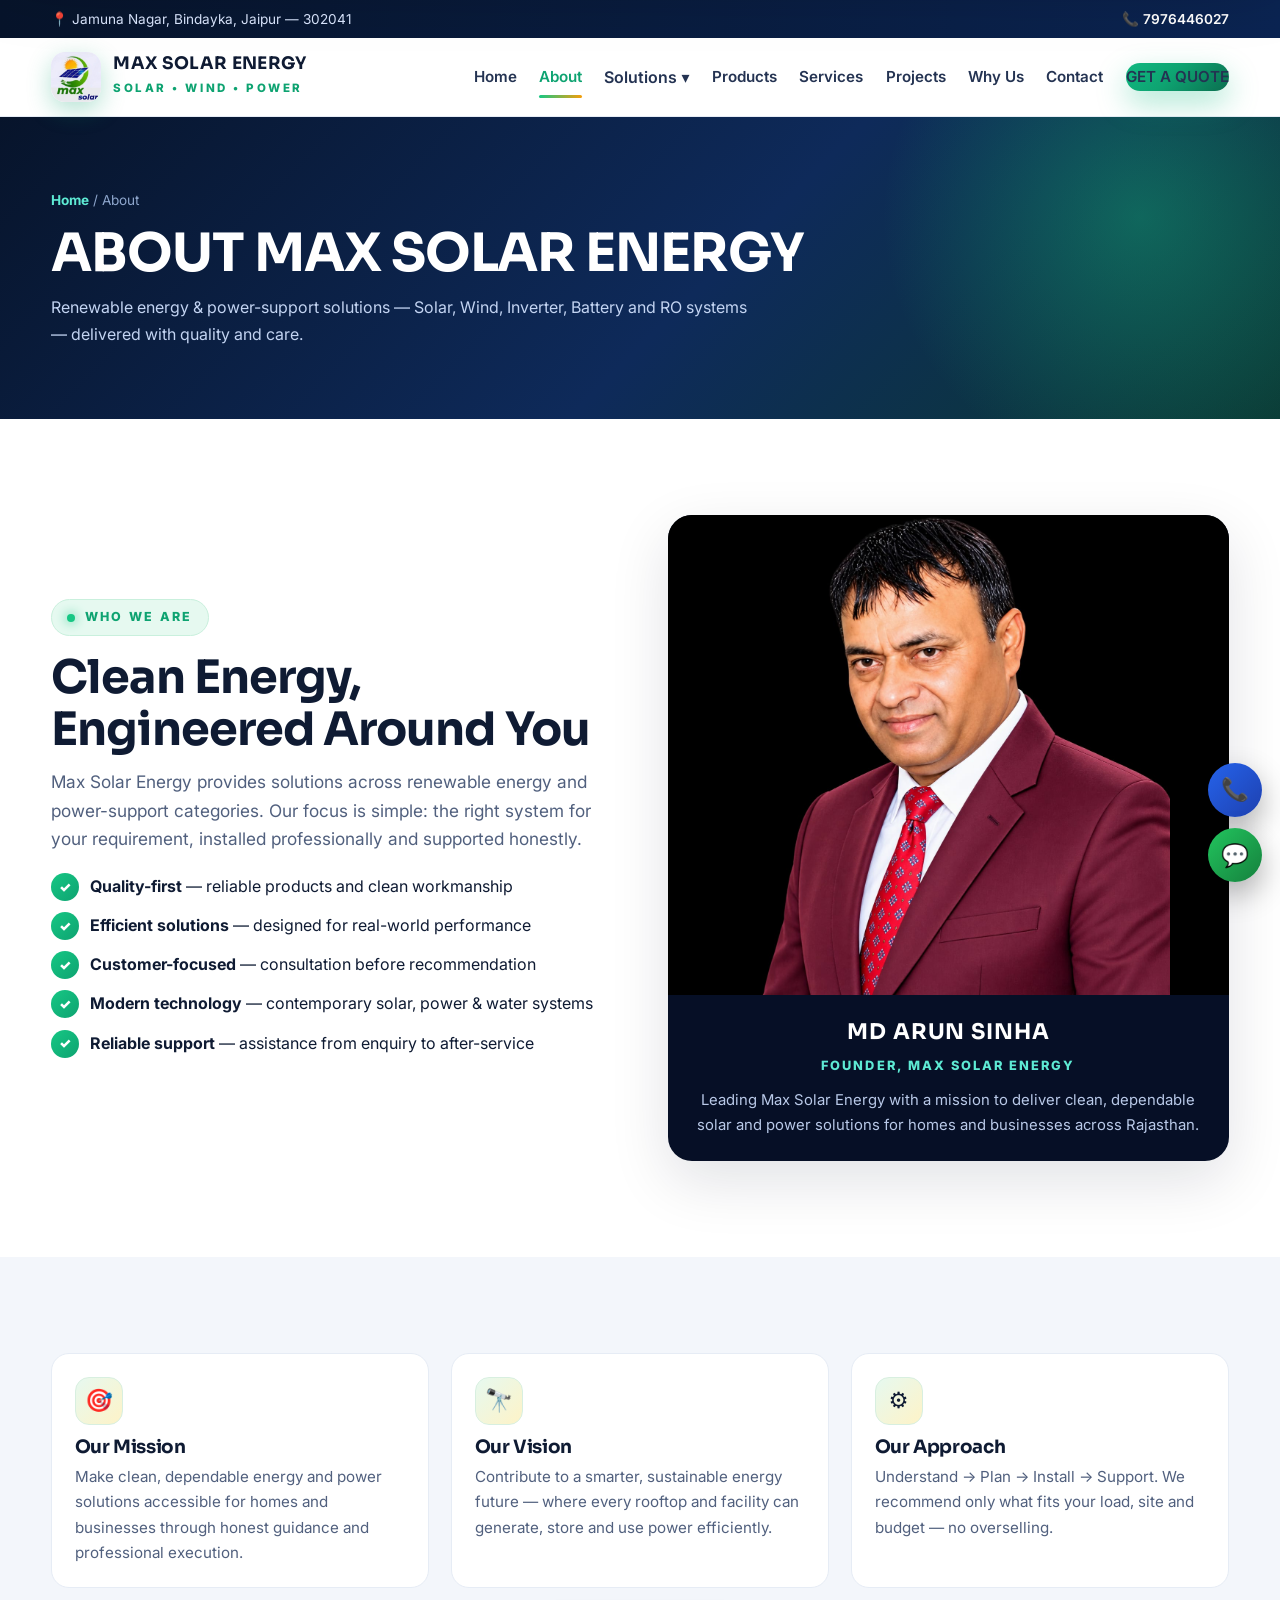
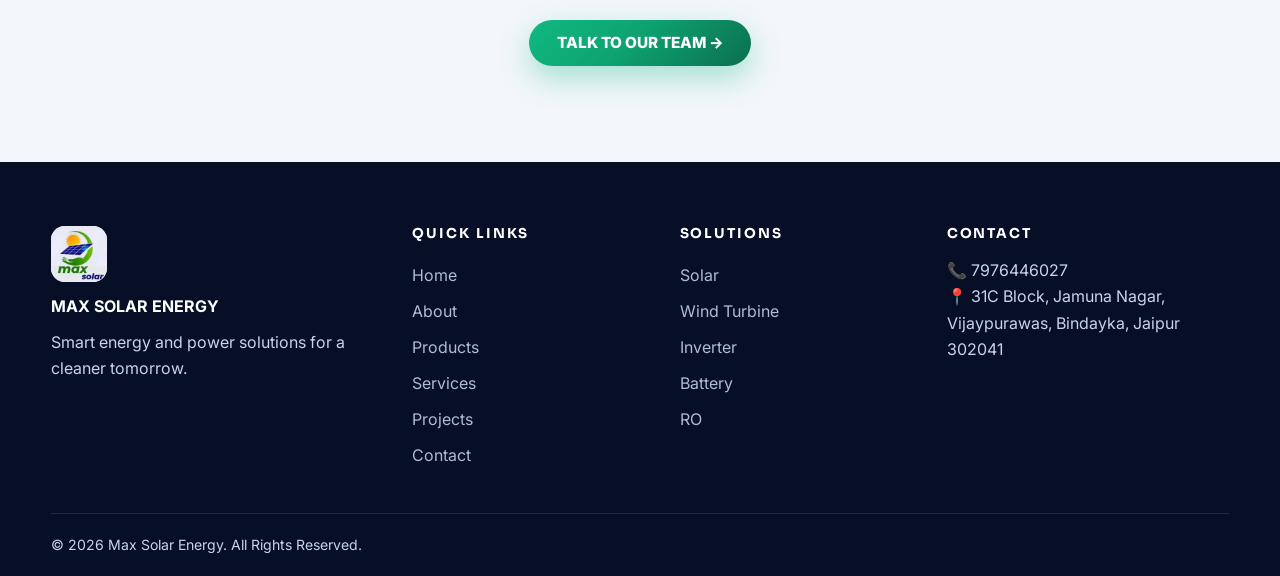
==== commit 5a21a122: "Remove fence pill; add founder MD Arun Sinha photo on about page" ====
--- a/about.html
+++ b/about.html
@@ -1,6 +1,6 @@
 <!DOCTYPE html><html lang="en"><head><meta charset="UTF-8"><meta name="viewport" content="width=device-width,initial-scale=1.0">
 <title>About Us | Max Solar Energy Jaipur</title><meta name="description" content="About Max Solar Energy, Jaipur — solar, wind turbine, inverter, battery & RO solutions with quality, modern technology and customer-first support.">
-<meta property="og:title" content="About Max Solar Energy"><link rel="stylesheet" href="styles.css"><link rel="icon" type="image/jpeg" href="images/logo.jpeg">
+<meta property="og:title" content="About Max Solar Energy"><link rel="stylesheet" href="styles.css?v=3"><link rel="icon" type="image/jpeg" href="images/logo.jpeg">
 <link href="https://fonts.googleapis.com/css2?family=Inter:wght@400;600;700;800&family=Sora:wght@600;700;800&display=swap" rel="stylesheet"></head><body>
 <div class="topbar"><div class="container"><span>📍 Jamuna Nagar, Bindayka, Jaipur — 302041</span><span>📞 <a href="tel:+917976446027">7976446027</a></span></div></div>
 <header class="site"><div class="container nav"><a class="brand" href="index.html"><img class="brand-logo" src="images/logo.jpeg" alt="Max Solar Energy logo" width="50" height="50"><span><b>MAX SOLAR ENERGY</b><small>SOLAR • WIND • POWER</small></span></a>
@@ -10,7 +10,7 @@
 <section class="section"><div class="container split">
 <div class="reveal"><span class="eyebrow"><span class="dot"></span> Who We Are</span><h2 class="sec-title">Clean Energy, Engineered Around You</h2><p class="sec-sub">Max Solar Energy provides solutions across renewable energy and power-support categories. Our focus is simple: the right system for your requirement, installed professionally and supported honestly.</p>
 <ul class="checks"><li><span><b>Quality-first</b> — reliable products and clean workmanship</span></li><li><span><b>Efficient solutions</b> — designed for real-world performance</span></li><li><span><b>Customer-focused</b> — consultation before recommendation</span></li><li><span><b>Modern technology</b> — contemporary solar, power & water systems</span></li><li><span><b>Reliable support</b> — assistance from enquiry to after-service</span></li></ul></div>
-<div class="reveal"><img class="main" src="https://images.unsplash.com/photo-1621905251189-08b45d6a269e?q=80&w=1200&auto=format&fit=crop" alt="Solar engineers at work" loading="lazy"></div>
+<div class="reveal founder-frame"><img src="images/founder-md-arun-sinha.jpeg" alt="MD Arun Sinha, Founder of Max Solar Energy" loading="lazy"><div class="founder-name"><b>MD ARUN SINHA</b><span>Founder, Max Solar Energy</span><p>Leading Max Solar Energy with a mission to deliver clean, dependable solar and power solutions for homes and businesses across Rajasthan.</p></div></div>
 </div></section>
 <section class="section muted"><div class="container"><div class="grid g3">
 <div class="card reveal"><div class="card-body"><div class="icon-badge">🎯</div><h3>Our Mission</h3><p>Make clean, dependable energy and power solutions accessible for homes and businesses through honest guidance and professional execution.</p></div></div>
@@ -18,4 +18,4 @@
 <div class="card reveal"><div class="card-body"><div class="icon-badge">⚙</div><h3>Our Approach</h3><p>Understand → Plan → Install → Support. We recommend only what fits your load, site and budget — no overselling.</p></div></div>
 </div><div class="center" style="margin-top:2rem"><a class="btn btn-primary" href="contact.html">TALK TO OUR TEAM →</a></div></div></section>
 <footer><div class="container fgrid"><div><img class="foot-logo" src="images/logo.jpeg" alt="Max Solar Energy logo" width="56" height="56" loading="lazy"><b style="color:#fff">MAX SOLAR ENERGY</b><p style="margin-top:.6rem">Smart energy and power solutions for a cleaner tomorrow.</p></div><div><h4>QUICK LINKS</h4><a href="index.html">Home</a><a href="about.html">About</a><a href="products.html">Products</a><a href="services.html">Services</a><a href="projects.html">Projects</a><a href="contact.html">Contact</a></div><div><h4>SOLUTIONS</h4><a href="solar.html">Solar</a><a href="wind.html">Wind Turbine</a><a href="inverter.html">Inverter</a><a href="battery.html">Battery</a><a href="ro.html">RO</a></div><div><h4>CONTACT</h4><p>📞 7976446027<br>📍 31C Block, Jamuna Nagar, Vijaypurawas, Bindayka, Jaipur 302041</p></div></div><div class="fbottom container"><span>© <span id="year">2026</span> Max Solar Energy. All Rights Reserved.</span></div></footer>
-<div class="float"><a class="call" href="tel:+917976446027">📞</a><a class="wa" href="https://wa.me/917976446027">💬</a></div><script src="script.js"></script></body></html>
+<div class="float"><a class="call" href="tel:+917976446027">📞</a><a class="wa" href="https://wa.me/917976446027">💬</a></div><script src="script.js?v=3"></script></body></html>
--- a/styles.css
+++ b/styles.css
@@ -196,7 +196,18 @@
 .pcats a{font-size:.82rem;font-weight:800;padding:.6rem 1.1rem;border-radius:100px;background:rgba(255,255,255,.1);border:1px solid rgba(255,255,255,.25);color:#fff;transition:.25s}
 .pcats a:hover{background:#f59e0b;border-color:#f59e0b;color:#231600}
 .pcats a:active{transform:scale(.96)}
-/* ---- Brand logo: header, mobile menu, footer ---- */
+.pcats a.on{background:linear-gradient(135deg,#fbbf24,#f59e0b);border-color:#f59e0b;color:#231600}
+/* combo section: 2-col on desktop, 1-col on mobile */
+#combo .prod-grid{grid-template-columns:repeat(2,1fr)}
+@media(max-width:620px){#combo .prod-grid{grid-template-columns:1fr}}
+/* ---- Founder frame: full photo, never cropped ---- */
+.founder-frame{background:#060f26;border-radius:24px;overflow:hidden;box-shadow:var(--shadow);text-align:center}
+.founder-frame img{width:100%;height:480px;object-fit:contain;background:#000}
+.founder-name{padding:1.2rem 1.4rem 1.5rem;color:#fff}
+.founder-name b{display:block;font-family:var(--disp);font-size:1.35rem;letter-spacing:.04em}
+.founder-name span{display:inline-block;margin-top:.3rem;font-size:.8rem;font-weight:800;letter-spacing:.16em;text-transform:uppercase;color:#5eead4}
+.founder-name p{margin-top:.7rem;font-size:.93rem;color:#b9c9e8}
+@media(max-width:620px){.founder-frame img{height:380px}}
 .brand-logo{width:50px;height:50px;object-fit:contain;border-radius:14px;background:#fff;box-shadow:0 8px 24px rgba(14,163,113,.3);flex:0 0 auto}
 .mm-brand{display:flex;align-items:center;gap:.6rem}
 .mm-logo{width:38px;height:38px;object-fit:contain;border-radius:10px;background:#fff;flex:0 0 auto}
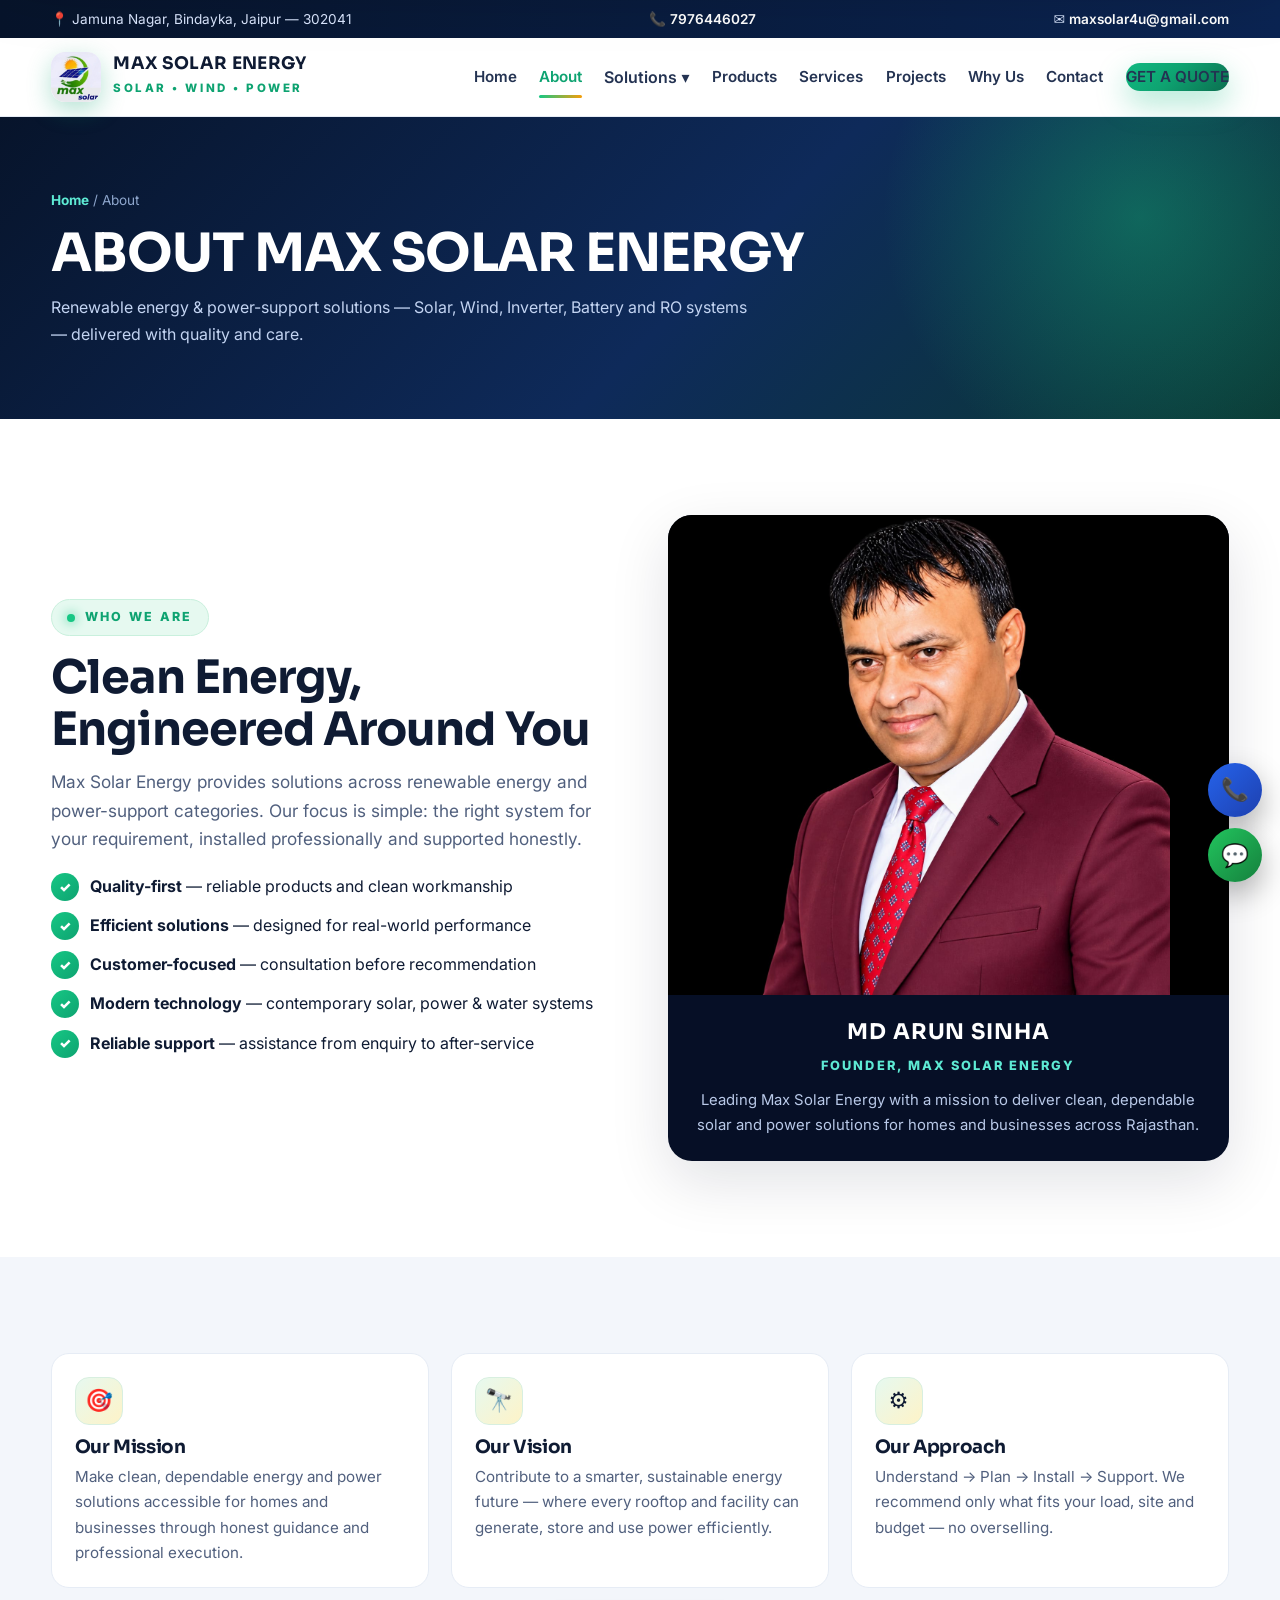
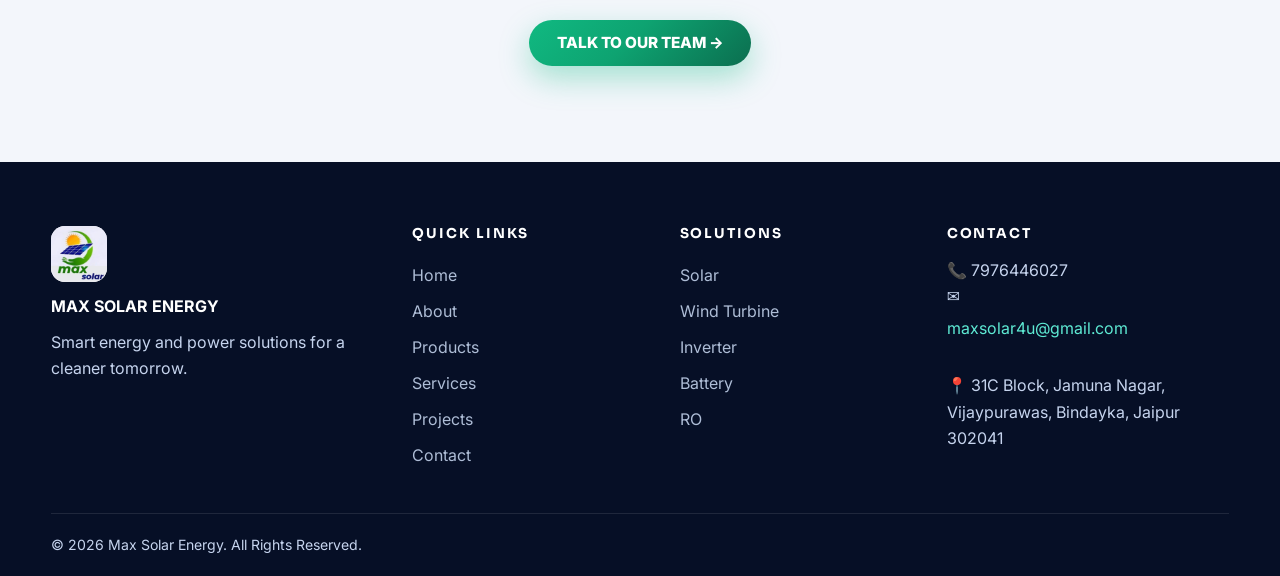
==== commit e70cc58a: "Add maxsolar4u@gmail.com email to topbar, footer and contact page" ====
--- a/about.html
+++ b/about.html
@@ -2,7 +2,7 @@
 <title>About Us | Max Solar Energy Jaipur</title><meta name="description" content="About Max Solar Energy, Jaipur — solar, wind turbine, inverter, battery & RO solutions with quality, modern technology and customer-first support.">
 <meta property="og:title" content="About Max Solar Energy"><link rel="stylesheet" href="styles.css?v=3"><link rel="icon" type="image/jpeg" href="images/logo.jpeg">
 <link href="https://fonts.googleapis.com/css2?family=Inter:wght@400;600;700;800&family=Sora:wght@600;700;800&display=swap" rel="stylesheet"></head><body>
-<div class="topbar"><div class="container"><span>📍 Jamuna Nagar, Bindayka, Jaipur — 302041</span><span>📞 <a href="tel:+917976446027">7976446027</a></span></div></div>
+<div class="topbar"><div class="container"><span>📍 Jamuna Nagar, Bindayka, Jaipur — 302041</span><span>📞 <a href="tel:+917976446027">7976446027</a></span><span>✉️ <a href="mailto:maxsolar4u@gmail.com">maxsolar4u@gmail.com</a></span></div></div>
 <header class="site"><div class="container nav"><a class="brand" href="index.html"><img class="brand-logo" src="images/logo.jpeg" alt="Max Solar Energy logo" width="50" height="50"><span><b>MAX SOLAR ENERGY</b><small>SOLAR • WIND • POWER</small></span></a>
 <nav class="links"><a href="index.html">Home</a><a href="about.html" class="active">About</a><span class="dropdown"><button>Solutions ▾</button><span class="dropdown-menu"><a href="solar.html"><i>🔆</i>Solar Energy</a><a href="wind.html"><i>🌬</i>Wind Turbine</a><a href="inverter.html"><i>⚡</i>Inverter Solutions</a><a href="battery.html"><i>🔋</i>Battery Solutions</a><a href="ro.html"><i>💧</i>RO Systems</a></span></span><a href="products.html">Products</a><a href="services.html">Services</a><a href="projects.html">Projects</a><a href="why-us.html">Why Us</a><a href="contact.html">Contact</a><a class="btn btn-primary btn-sm" href="contact.html">GET A QUOTE</a></nav><button class="burger" id="menuOpen">☰</button></div></header>
 <div class="mobile-menu" id="mobileMenu"><div class="mm-head"><span class="mm-brand"><img class="mm-logo" src="images/logo.jpeg" alt="Max Solar Energy logo" width="38" height="38"><b>MAX SOLAR ENERGY</b></span><button class="mm-close" id="menuClose">✕</button></div><a class="mlink" href="index.html">Home</a><a class="mlink" href="about.html">About</a><a class="mlink" href="solar.html">☀ Solar</a><a class="mlink" href="wind.html">🌬 Wind</a><a class="mlink" href="inverter.html">⚡ Inverter</a><a class="mlink" href="battery.html">🔋 Battery</a><a class="mlink" href="ro.html">💧 RO</a><a class="mlink" href="products.html">🛒 Products</a><a class="mlink" href="services.html">Services</a><a class="mlink" href="projects.html">Projects</a><a class="mlink" href="why-us.html">Why Us</a><a class="mlink" href="contact.html">Contact</a><div class="mm-cta"><a class="btn btn-amber btn-sm" href="contact.html">GET A QUOTE</a><a class="btn btn-ghost btn-sm" href="tel:+917976446027">CALL</a></div></div>
@@ -17,5 +17,5 @@
 <div class="card reveal"><div class="card-body"><div class="icon-badge">🔭</div><h3>Our Vision</h3><p>Contribute to a smarter, sustainable energy future — where every rooftop and facility can generate, store and use power efficiently.</p></div></div>
 <div class="card reveal"><div class="card-body"><div class="icon-badge">⚙</div><h3>Our Approach</h3><p>Understand → Plan → Install → Support. We recommend only what fits your load, site and budget — no overselling.</p></div></div>
 </div><div class="center" style="margin-top:2rem"><a class="btn btn-primary" href="contact.html">TALK TO OUR TEAM →</a></div></div></section>
-<footer><div class="container fgrid"><div><img class="foot-logo" src="images/logo.jpeg" alt="Max Solar Energy logo" width="56" height="56" loading="lazy"><b style="color:#fff">MAX SOLAR ENERGY</b><p style="margin-top:.6rem">Smart energy and power solutions for a cleaner tomorrow.</p></div><div><h4>QUICK LINKS</h4><a href="index.html">Home</a><a href="about.html">About</a><a href="products.html">Products</a><a href="services.html">Services</a><a href="projects.html">Projects</a><a href="contact.html">Contact</a></div><div><h4>SOLUTIONS</h4><a href="solar.html">Solar</a><a href="wind.html">Wind Turbine</a><a href="inverter.html">Inverter</a><a href="battery.html">Battery</a><a href="ro.html">RO</a></div><div><h4>CONTACT</h4><p>📞 7976446027<br>📍 31C Block, Jamuna Nagar, Vijaypurawas, Bindayka, Jaipur 302041</p></div></div><div class="fbottom container"><span>© <span id="year">2026</span> Max Solar Energy. All Rights Reserved.</span></div></footer>
+<footer><div class="container fgrid"><div><img class="foot-logo" src="images/logo.jpeg" alt="Max Solar Energy logo" width="56" height="56" loading="lazy"><b style="color:#fff">MAX SOLAR ENERGY</b><p style="margin-top:.6rem">Smart energy and power solutions for a cleaner tomorrow.</p></div><div><h4>QUICK LINKS</h4><a href="index.html">Home</a><a href="about.html">About</a><a href="products.html">Products</a><a href="services.html">Services</a><a href="projects.html">Projects</a><a href="contact.html">Contact</a></div><div><h4>SOLUTIONS</h4><a href="solar.html">Solar</a><a href="wind.html">Wind Turbine</a><a href="inverter.html">Inverter</a><a href="battery.html">Battery</a><a href="ro.html">RO</a></div><div><h4>CONTACT</h4><p>📞 7976446027<br>✉️ <a href="mailto:maxsolar4u@gmail.com" style="color:#5eead4">maxsolar4u@gmail.com</a><br>📍 31C Block, Jamuna Nagar, Vijaypurawas, Bindayka, Jaipur 302041</p></div></div><div class="fbottom container"><span>© <span id="year">2026</span> Max Solar Energy. All Rights Reserved.</span></div></footer>
 <div class="float"><a class="call" href="tel:+917976446027">📞</a><a class="wa" href="https://wa.me/917976446027">💬</a></div><script src="script.js?v=3"></script></body></html>
